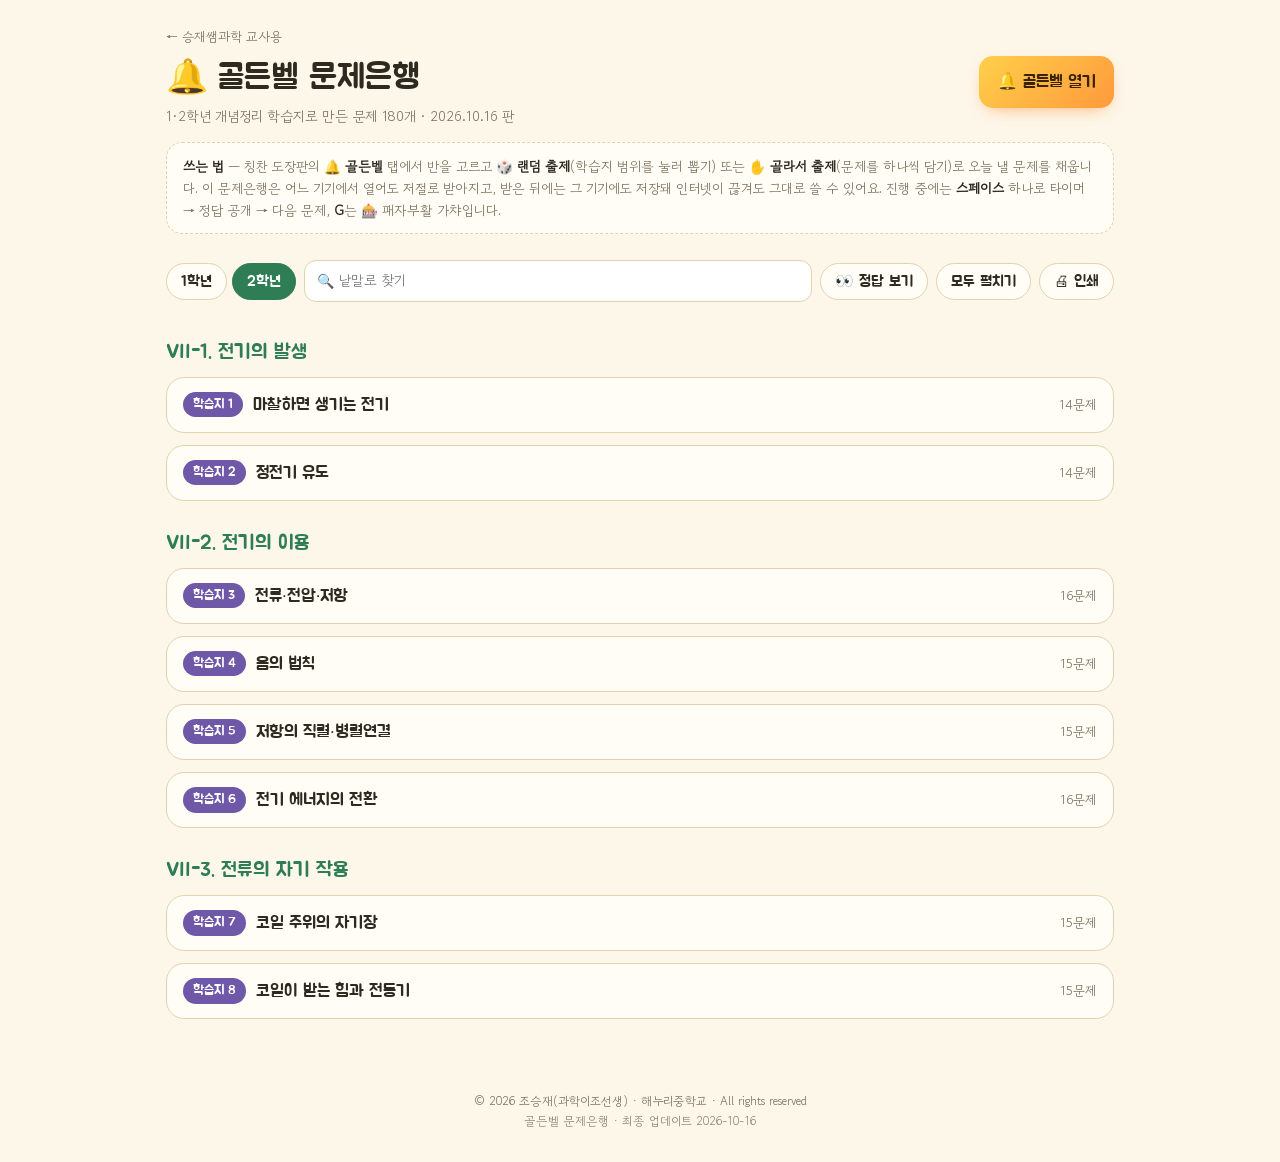
==== goldenbell/index.html @ 81505f12 "🔔 골든벨 문제은행 — 1·2학년 개념정리 학습지 12개로 만든 180문제(goldenbell/bank.json)와 문제은행 보기 페이지, 교사용 도구에 「골든벨 바로 열기」「문제" ====
<!doctype html>
<html lang="ko">
<head>
<meta charset="utf-8">
<meta name="viewport" content="width=device-width,initial-scale=1,viewport-fit=cover">
<title>골든벨 문제은행 · 해누리 과학 시간</title>
<meta name="robots" content="noindex,nofollow">
<meta name="theme-color" content="#2f7d55">
<link rel="icon" href="../icon-192.png">
<link rel="preconnect" href="https://fonts.googleapis.com">
<link rel="preconnect" href="https://fonts.gstatic.com" crossorigin>
<link href="https://fonts.googleapis.com/css2?family=Jua&family=Gowun+Dodum&display=swap" rel="stylesheet">
<style>
:root{
 --paper:#fdf7ea; --paper-hi:#fffdf6; --paper-lo:#f4ead4;
 --line:#e2d2ae; --ink:#2f2a20; --ink-mute:#7d7160; --leaf:#2f7d55; --plum:#6f58a8; --gold:#c98a12;
 --jua:"Jua",-apple-system,"Apple SD Gothic Neo","Malgun Gothic",sans-serif;
 --body:"Gowun Dodum","Pretendard",-apple-system,"Apple SD Gothic Neo","Malgun Gothic",sans-serif;
}
*{margin:0;padding:0;box-sizing:border-box}
body{font-family:var(--body);color:var(--ink);line-height:1.65;background:var(--paper);min-height:100dvh}
.wrap{max-width:980px;margin:0 auto;padding:22px 16px 40px}
.top{display:flex;align-items:flex-start;justify-content:space-between;gap:14px;flex-wrap:wrap}
h1{font-family:var(--jua);font-weight:400;font-size:clamp(24px,4.4vw,34px);line-height:1.3}
.lead{font-size:14px;color:var(--ink-mute);margin-top:4px}
.back{font-size:13px;color:var(--ink-mute);text-decoration:none}
.go{display:inline-flex;align-items:center;gap:8px;text-decoration:none;font-family:var(--jua);font-size:17px;padding:12px 18px;border-radius:14px;
 background:linear-gradient(135deg,#ffcf4a,#ff9a3c);color:#3a2300;box-shadow:0 6px 18px -8px rgba(255,140,40,.8)}
.bar{display:flex;gap:8px;flex-wrap:wrap;align-items:center;margin:18px 0 6px;position:sticky;top:0;background:var(--paper);padding:8px 0;z-index:2}
.bar button{font-family:var(--jua);font-size:15px;padding:8px 14px;border-radius:999px;border:1.5px solid var(--line);background:var(--paper-hi);color:var(--ink);cursor:pointer}
.bar button.on{background:var(--leaf);border-color:var(--leaf);color:#fff}
.bar input{flex:1;min-width:160px;font:inherit;font-size:14px;padding:8px 12px;border-radius:12px;border:1.5px solid var(--line);background:#fff}
.how{background:var(--paper-hi);border:1.5px dashed var(--line);border-radius:16px;padding:12px 16px;font-size:13.5px;color:var(--ink-mute);margin-top:14px}
.how b{color:var(--ink)}
.unit{font-family:var(--jua);font-size:20px;margin:26px 0 8px;color:var(--leaf)}
.sheet{background:var(--paper-hi);border:1.5px solid var(--line);border-radius:18px;margin-bottom:12px;overflow:hidden}
.sheet>summary{list-style:none;cursor:pointer;display:flex;align-items:center;gap:10px;padding:13px 16px;font-family:var(--jua);font-size:17px}
.sheet>summary::-webkit-details-marker{display:none}
.sheet>summary .no{flex:0 0 auto;font-size:13px;color:#fff;background:var(--plum);border-radius:999px;padding:2px 10px}
.sheet>summary .n{margin-left:auto;font-family:var(--body);font-size:13px;color:var(--ink-mute)}
.sheet[open]>summary{border-bottom:1.5px dashed var(--line)}
ol{list-style:none;padding:6px 16px 12px}
li{display:flex;gap:10px;padding:9px 0;border-bottom:1px dashed var(--line)}
li:last-child{border-bottom:none}
li .k{flex:0 0 auto;width:2.2em;font-family:var(--jua);color:var(--plum);font-size:15px}
li .b{flex:1;min-width:0;word-break:keep-all}
li .q{font-size:15px}
li .ch{display:block;font-size:13.5px;color:var(--ink-mute);margin-top:2px}
li .tags{display:flex;gap:5px;flex-wrap:wrap;margin-top:4px}
.tag{font-size:11.5px;padding:1px 8px;border-radius:999px;background:var(--paper-lo);color:var(--ink-mute)}
.tag.ox{background:#e7f0ff;color:#2f5fb3} .tag.mc{background:#f3e8ff;color:#7a3fb8} .tag.short{background:#e8f7ec;color:#2f7d45}
.ans{display:none;margin-top:5px;font-size:14px;color:var(--leaf)}
.ans b{font-family:var(--jua);font-weight:400;font-size:16px}
.ans .e{display:block;color:var(--ink-mute);font-size:13px}
body.show .ans{display:block}
.empty{text-align:center;color:var(--ink-mute);padding:40px 0}
#app-credit{text-align:center;font-size:12px;color:var(--ink-mute);padding:20px 0 30px;line-height:1.7}
@media print{
 .bar,.how,.go,.back,#app-credit{display:none}
 body{background:#fff}
 .sheet{break-inside:avoid-page;border-color:#ccc}
 .sheet:not([open]) ol{display:block}
}
</style>
</head>
<body>
<div class="wrap">
  <a class="back" href="../teacher.html#tools">← 승재쌤과학 교사용</a>
  <div class="top" style="margin-top:8px">
    <div>
      <h1>🔔 골든벨 문제은행</h1>
      <div class="lead" id="lead">불러오는 중…</div>
    </div>
    <a class="go" id="goGB" href="https://scienceisjo.github.io/class-tools/stamp-board/#gb">🔔 골든벨 열기</a>
  </div>

  <div class="how">
    <b>쓰는 법</b> — 칭찬 도장판의 <b>🔔 골든벨</b> 탭에서 반을 고르고 <b>🎲 랜덤 출제</b>(학습지 범위를 눌러 뽑기) 또는 <b>✋ 골라서 출제</b>(문제를 하나씩 담기)로 오늘 낼 문제를 채웁니다.
    이 문제은행은 어느 기기에서 열어도 저절로 받아지고, 받은 뒤에는 그 기기에도 저장돼 인터넷이 끊겨도 그대로 쓸 수 있어요.
    진행 중에는 <b>스페이스</b> 하나로 타이머 → 정답 공개 → 다음 문제, <b>G</b>는 🎰 패자부활 가챠입니다.
  </div>

  <div class="bar">
    <span id="gTabs"></span>
    <input id="find" placeholder="🔍 낱말로 찾기" oninput="draw()">
    <button id="ansBtn" onclick="toggleAns()">👀 정답 보기</button>
    <button onclick="openAll()">모두 펼치기</button>
    <button onclick="window.print()">🖨 인쇄</button>
  </div>

  <div id="list"><div class="empty">문제은행을 불러오는 중이에요…</div></div>
</div>

<footer id="app-credit">
  © 2026 조승재(과학이조선생) · 해누리중학교 · All rights reserved<br>
  <span style="opacity:.85">골든벨 문제은행 · 최종 업데이트 2026-10-16</span>
</footer>

<script>
const $ = s => document.querySelector(s);
const esc = s => String(s == null ? '' : s).replace(/[&<>"]/g, c => ({'&':'&amp;','<':'&lt;','>':'&gt;','"':'&quot;'}[c]));
const CIRC = ['①','②','③','④','⑤','⑥'];
const TYPE = { ox:'O/X', mc:'객관식', short:'단답' };
let BANK = null;
let G = Number(localStorage.getItem('sc_grade') || 2);

/* 같은 github.io 안에서는 칭찬 도장판으로, 내 컴퓨터(apps 루트)에서는 그 자리의 도장판으로 */
if(!/github\.io$/.test(location.hostname)) $('#goGB').href = '/stamp-board/#gb';

fetch('bank.json', { cache:'no-cache' })
  .then(r => { if(!r.ok) throw r.status; return r.json(); })
  .then(j => {
    BANK = j;
    if(!BANK.grades.some(x => x.g === G)) G = BANK.grades[0].g;
    $('#lead').textContent = '1·2학년 개념정리 학습지로 만든 문제 ' + j.count + '개 · ' + j.v.replace(/-/g, '.') + ' 판';
    draw();
  })
  .catch(() => {
    $('#lead').textContent = '문제은행을 불러오지 못했어요';
    $('#list').innerHTML = '<div class="empty">인터넷이 연결되면 다시 열어 주세요.</div>';
  });

function setG(g){ G = g; draw(); }
function toggleAns(){
  document.body.classList.toggle('show');
  $('#ansBtn').textContent = document.body.classList.contains('show') ? '🙈 정답 가리기' : '👀 정답 보기';
}
function openAll(){ document.querySelectorAll('details.sheet').forEach(d => d.open = true); }

function draw(){
  if(!BANK) return;
  $('#gTabs').innerHTML = BANK.grades.map(x =>
    '<button class="' + (x.g === G ? 'on' : '') + '" onclick="setG(' + x.g + ')">' + esc(x.name) + '</button>').join(' ');
  const f = $('#find').value.trim().toLowerCase();
  const grade = BANK.grades.find(x => x.g === G);
  let h = '', hit = 0;
  grade.units.forEach(U => {
    let uh = '';
    U.sheets.forEach(S => {
      const qs = S.qs.filter(q => !f || (q.q + ' ' + q.a + ' ' + (q.ch || []).join(' ') + ' ' + (q.ex || '')).toLowerCase().includes(f));
      if(!qs.length) return;
      hit += qs.length;
      uh += '<details class="sheet"' + (f ? ' open' : '') + '><summary><span class="no">학습지 ' + S.no + '</span>' + esc(S.t) +
            '<span class="n">' + qs.length + '문제</span></summary><ol>' +
            qs.map(q => {
              const n = q.id.slice(-2).replace(/^0/, '');
              const ai = q.t === 'mc' ? CIRC.indexOf(String(q.a).charAt(0)) : -1;
              return '<li><span class="k">' + n + '</span><div class="b"><div class="q">' + esc(q.q) + '</div>' +
                (q.ch ? '<span class="ch">' + q.ch.map((c, i) => CIRC[i] + ' ' + esc(c)).join(' &nbsp; ') + '</span>' : '') +
                '<div class="tags"><span class="tag ' + q.t + '">' + TYPE[q.t] + '</span><span class="tag">' + '★★★'.slice(0, q.lv) + '</span></div>' +
                '<div class="ans">정답 <b>' + esc(q.a) + (ai >= 0 && q.ch[ai] ? ' ' + esc(q.ch[ai]) : '') + '</b>' +
                (q.acc && q.acc.length ? ' <span style="color:var(--ink-mute)">(같이 인정: ' + esc(q.acc.join(', ')) + ')</span>' : '') +
                (q.ex ? '<span class="e">' + esc(q.ex) + '</span>' : '') + '</div></div></li>';
            }).join('') + '</ol></details>';
    });
    if(uh) h += '<div class="unit">' + esc(U.name) + '</div>' + uh;
  });
  $('#list').innerHTML = h || '<div class="empty">찾는 낱말이 들어간 문제가 없어요.</div>';
}
</script>
</body>
</html>
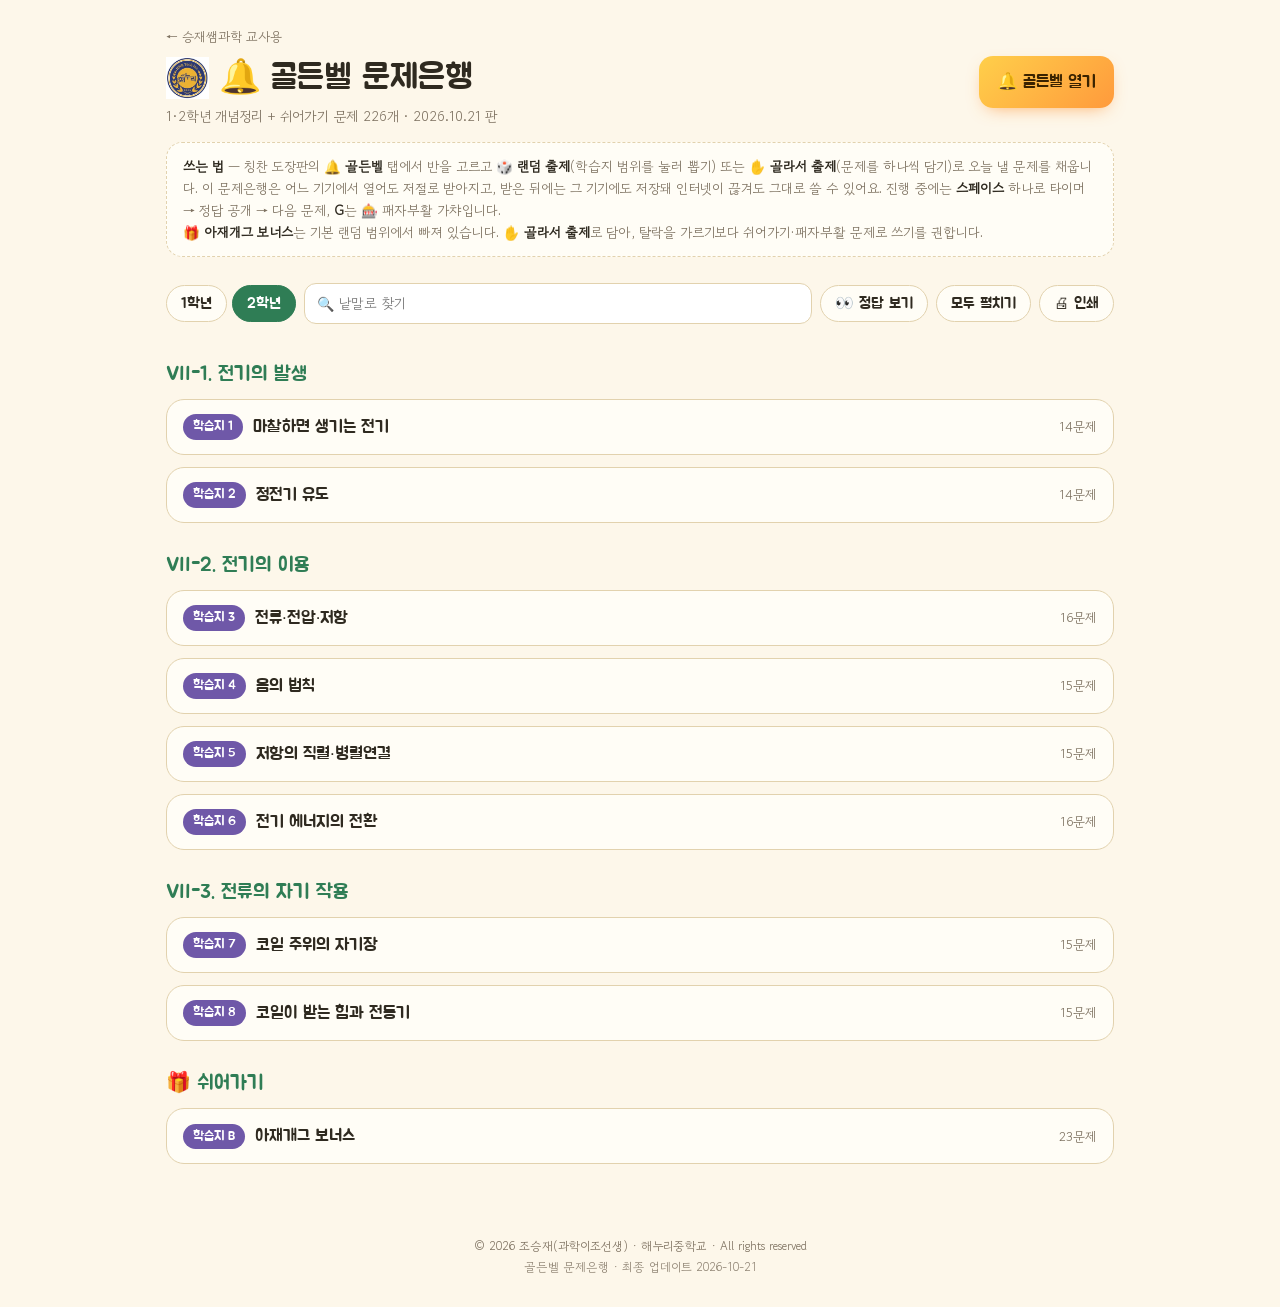
==== commit 7320e471: "🎁 골든벨 아재개그 보너스 23종 추가" ====
--- a/goldenbell/index.html
+++ b/goldenbell/index.html
@@ -21,6 +21,8 @@
 body{font-family:var(--body);color:var(--ink);line-height:1.65;background:var(--paper);min-height:100dvh}
 .wrap{max-width:980px;margin:0 auto;padding:22px 16px 40px}
 .top{display:flex;align-items:flex-start;justify-content:space-between;gap:14px;flex-wrap:wrap}
+.brandline{display:flex;align-items:center;gap:10px}
+.hnr-mark{display:block;width:auto;height:42px;object-fit:contain;flex:0 0 auto}
 h1{font-family:var(--jua);font-weight:400;font-size:clamp(24px,4.4vw,34px);line-height:1.3}
 .lead{font-size:14px;color:var(--ink-mute);margin-top:4px}
 .back{font-size:13px;color:var(--ink-mute);text-decoration:none}
@@ -68,7 +70,7 @@
   <a class="back" href="../teacher.html#tools">← 승재쌤과학 교사용</a>
   <div class="top" style="margin-top:8px">
     <div>
-      <h1>🔔 골든벨 문제은행</h1>
+      <div class="brandline"><img class="hnr-mark" src="../lab/hnr-tech-mark.webp" alt="HNR TECH"><h1>🔔 골든벨 문제은행</h1></div>
       <div class="lead" id="lead">불러오는 중…</div>
     </div>
     <a class="go" id="goGB" href="https://scienceisjo.github.io/class-tools/stamp-board/#gb">🔔 골든벨 열기</a>
@@ -78,6 +80,7 @@
     <b>쓰는 법</b> — 칭찬 도장판의 <b>🔔 골든벨</b> 탭에서 반을 고르고 <b>🎲 랜덤 출제</b>(학습지 범위를 눌러 뽑기) 또는 <b>✋ 골라서 출제</b>(문제를 하나씩 담기)로 오늘 낼 문제를 채웁니다.
     이 문제은행은 어느 기기에서 열어도 저절로 받아지고, 받은 뒤에는 그 기기에도 저장돼 인터넷이 끊겨도 그대로 쓸 수 있어요.
     진행 중에는 <b>스페이스</b> 하나로 타이머 → 정답 공개 → 다음 문제, <b>G</b>는 🎰 패자부활 가챠입니다.
+    <br><b>🎁 아재개그 보너스</b>는 기본 랜덤 범위에서 빠져 있습니다. <b>✋ 골라서 출제</b>로 담아, 탈락을 가르기보다 쉬어가기·패자부활 문제로 쓰기를 권합니다.
   </div>
 
   <div class="bar">
@@ -93,7 +96,7 @@
 
 <footer id="app-credit">
   © 2026 조승재(과학이조선생) · 해누리중학교 · All rights reserved<br>
-  <span style="opacity:.85">골든벨 문제은행 · 최종 업데이트 2026-10-16</span>
+  <span style="opacity:.85">골든벨 문제은행 · 최종 업데이트 2026-10-21</span>
 </footer>
 
 <script>
@@ -112,7 +115,7 @@
   .then(j => {
     BANK = j;
     if(!BANK.grades.some(x => x.g === G)) G = BANK.grades[0].g;
-    $('#lead').textContent = '1·2학년 개념정리 학습지로 만든 문제 ' + j.count + '개 · ' + j.v.replace(/-/g, '.') + ' 판';
+    $('#lead').textContent = '1·2학년 개념정리 + 쉬어가기 문제 ' + j.count + '개 · ' + j.v.replace(/-/g, '.') + ' 판';
     draw();
   })
   .catch(() => {
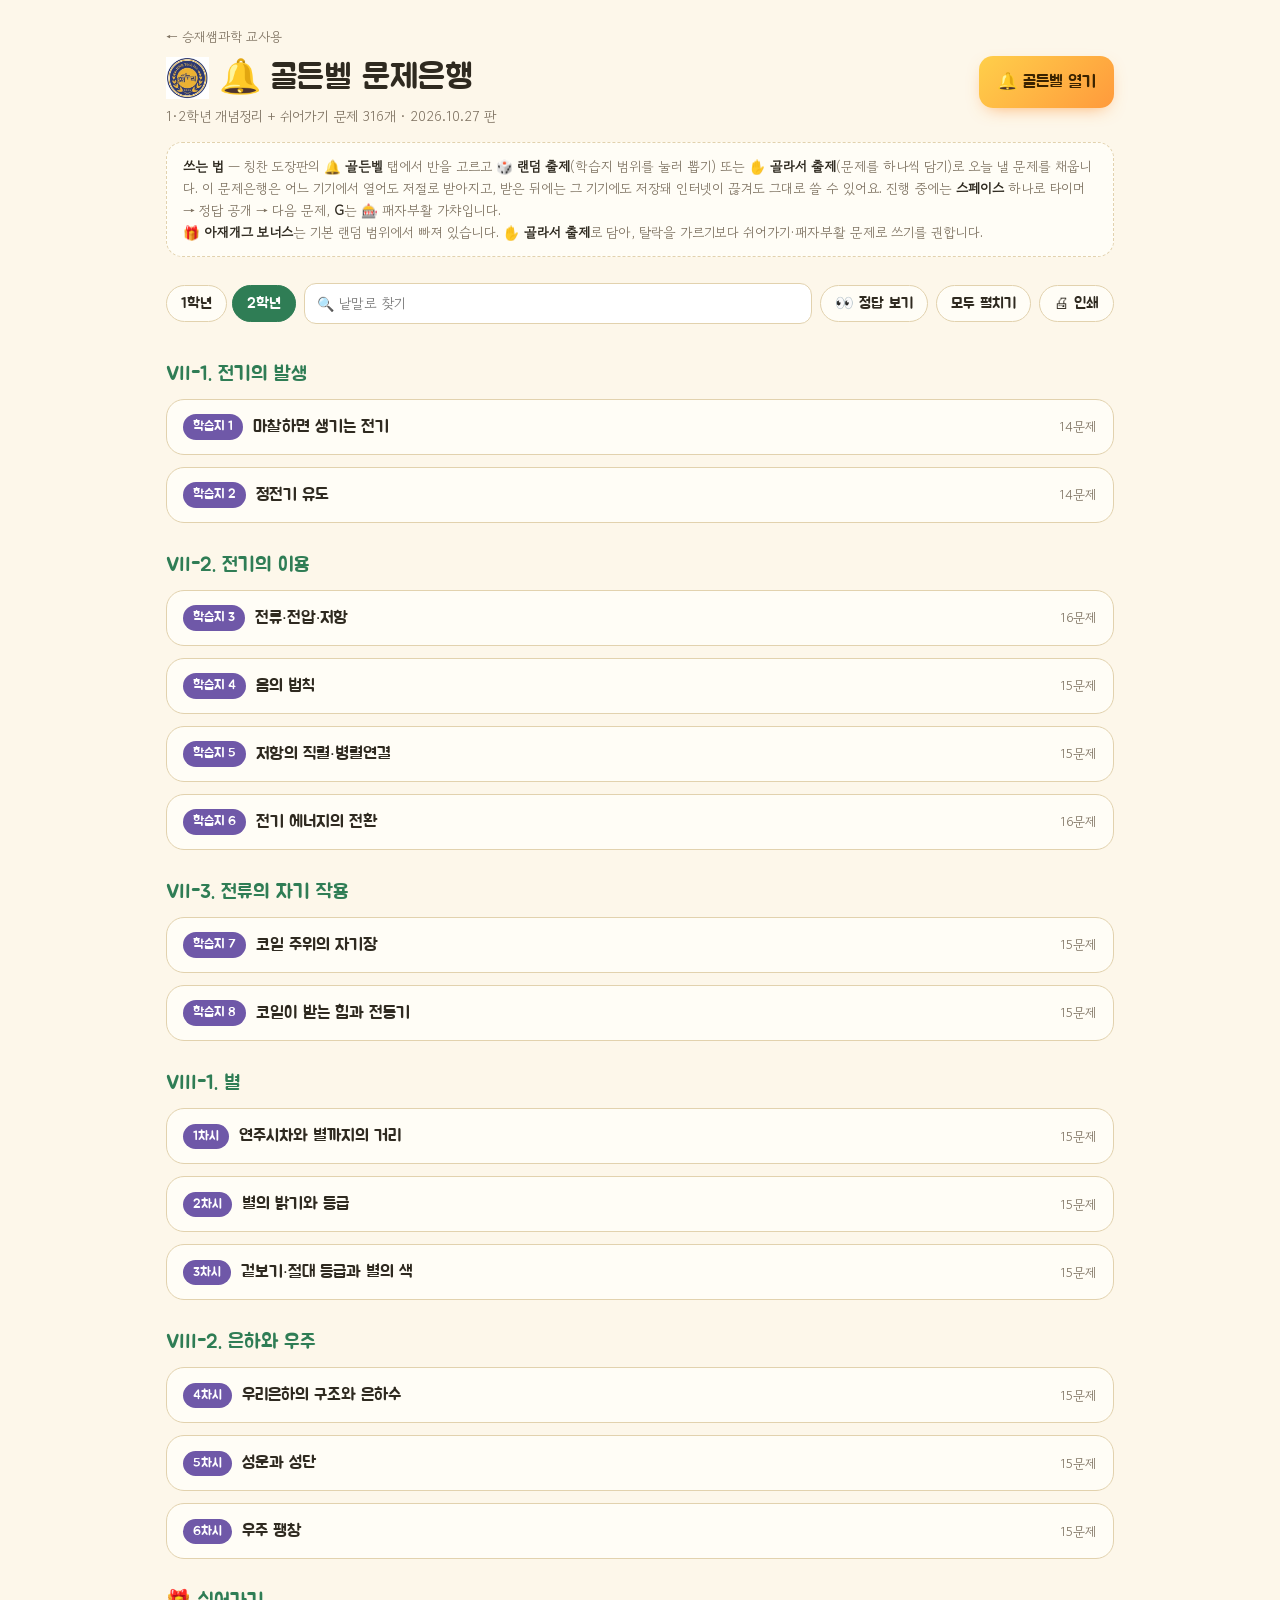
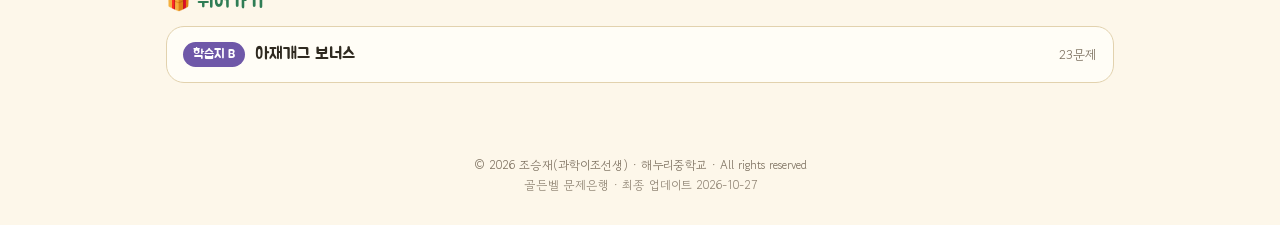
==== commit 0a4ff268: "🌌 골든벨 문제은행에 별과 우주 6차시 90문제 — 학습지 v3(연주시차·밝기와 등급·겉보기/절대 등급과 색·우리은하와 은하수·성운과 성단·우주 팽창) 차시마다 15문제, 「N차시" ====
--- a/goldenbell/index.html
+++ b/goldenbell/index.html
@@ -96,7 +96,7 @@
 
 <footer id="app-credit">
   © 2026 조승재(과학이조선생) · 해누리중학교 · All rights reserved<br>
-  <span style="opacity:.85">골든벨 문제은행 · 최종 업데이트 2026-10-21</span>
+  <span style="opacity:.85">골든벨 문제은행 · 최종 업데이트 2026-10-27</span>
 </footer>
 
 <script>
@@ -143,7 +143,7 @@
       const qs = S.qs.filter(q => !f || (q.q + ' ' + q.a + ' ' + (q.ch || []).join(' ') + ' ' + (q.ex || '')).toLowerCase().includes(f));
       if(!qs.length) return;
       hit += qs.length;
-      uh += '<details class="sheet"' + (f ? ' open' : '') + '><summary><span class="no">학습지 ' + S.no + '</span>' + esc(S.t) +
+      uh += '<details class="sheet"' + (f ? ' open' : '') + '><summary><span class="no">' + esc(S.lab || ('학습지 ' + S.no)) + '</span>' + esc(S.t) +
             '<span class="n">' + qs.length + '문제</span></summary><ol>' +
             qs.map(q => {
               const n = q.id.slice(-2).replace(/^0/, '');
